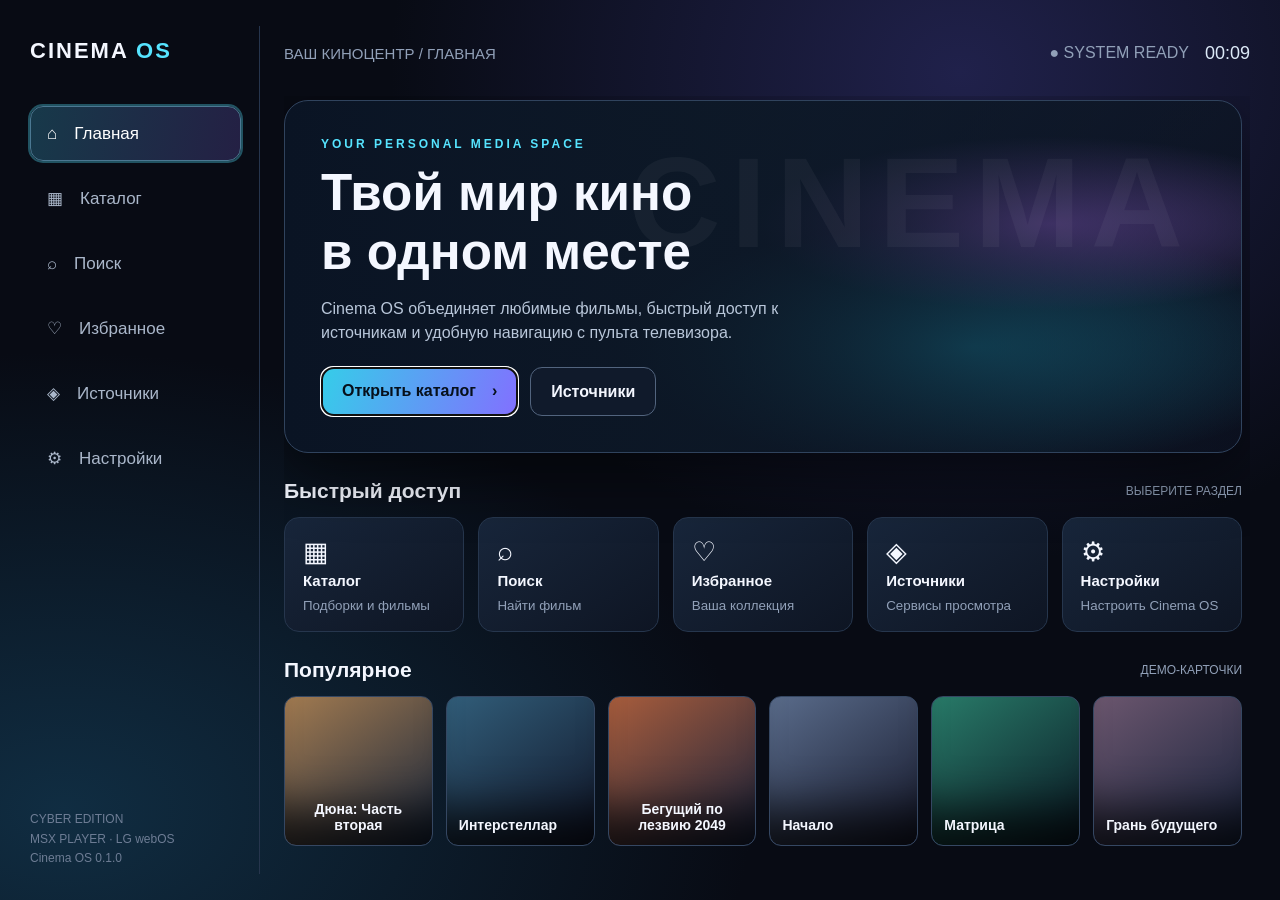
==== msx/index.html @ 59211d8b "Add standalone Cinema OS launcher for MSX Player" ====
<!doctype html>
<html lang="ru">
<head>
<meta charset="utf-8">
<meta name="viewport" content="width=device-width,initial-scale=1,viewport-fit=cover">
<meta name="theme-color" content="#080b14">
<title>Cinema OS</title>
<style>
:root{--bg:#080b14;--panel:#101827;--panel2:#151f31;--line:#26354d;--txt:#f4f7ff;--muted:#91a0b8;--cyan:#56e4ff;--violet:#9a75ff;--focus:#e9faff}
*{box-sizing:border-box}html,body{margin:0;width:100%;height:100%;overflow:hidden;background:var(--bg);color:var(--txt);font-family:Arial,Helvetica,sans-serif}body{background:radial-gradient(ellipse at 75% 8%,#20214b 0,transparent 42%),radial-gradient(ellipse at 5% 90%,#102d42 0,transparent 40%),var(--bg)}
button,input{font:inherit;color:inherit}button{border:1px solid transparent;background:transparent;cursor:pointer}#app{height:100%;display:grid;grid-template-columns:230px 1fr;gap:24px;padding:26px 30px}
aside{display:flex;flex-direction:column;border-right:1px solid #26354d;padding:6px 18px 6px 0;min-height:0}.brand{font-size:22px;font-weight:900;letter-spacing:2px;margin:6px 0 42px}.brand span{color:var(--cyan)}.nav{display:grid;gap:10px}.nav button{padding:15px 16px;text-align:left;border-radius:13px;color:#aab7ca;font-size:17px}.nav button.active,.nav button:focus{background:linear-gradient(100deg,#17394a,#242044);border-color:#4b7892;color:white;outline:none;box-shadow:0 0 0 2px #56e4ff55}.sidefoot{margin-top:auto;color:#6e7d95;font-size:12px;line-height:1.6}
main{min-width:0;min-height:0;display:flex;flex-direction:column}.top{height:54px;display:flex;align-items:center;justify-content:space-between;margin-bottom:16px}.crumb{color:var(--muted);font-size:15px}.topright{display:flex;align-items:center;gap:16px;color:var(--muted)}.clock{font-size:18px;color:#dce9f7}.content{overflow:auto;min-height:0;padding:4px 8px 24px 0;scrollbar-width:none}.content::-webkit-scrollbar{display:none}
.hero{min-height:300px;border:1px solid #30435d;border-radius:24px;overflow:hidden;position:relative;padding:36px;display:flex;align-items:flex-end;background:linear-gradient(90deg,#0a1424 0%,#0c1725dd 44%,#10172a55 100%),radial-gradient(ellipse at 80% 35%,#714ca5 0,transparent 27%),radial-gradient(ellipse at 72% 70%,#146e85 0,transparent 36%),linear-gradient(135deg,#182943,#090d19);box-shadow:0 18px 60px #0008}.hero:after{content:"CINEMA";position:absolute;right:5%;top:8%;font-size:clamp(55px,10vw,150px);font-weight:900;letter-spacing:10px;color:#ffffff0b}.hero-copy{position:relative;z-index:1;max-width:620px}.eyebrow{color:var(--cyan);font-size:12px;font-weight:bold;letter-spacing:3px;text-transform:uppercase}.hero h1{font-size:clamp(32px,4vw,54px);margin:12px 0}.hero p{color:#b9c7da;font-size:16px;line-height:1.5;max-width:540px}.actions{display:flex;gap:12px;margin-top:22px}.primary,.secondary{padding:13px 20px;border-radius:12px;font-weight:bold}.primary{background:linear-gradient(110deg,#35cde9,#8270ff);color:#06101b}.secondary{border-color:#52647e;background:#101a2b}
.section{margin-top:26px}.sectionhead{display:flex;align-items:center;justify-content:space-between;margin-bottom:14px}.section h2{font-size:21px;margin:0}.hint{font-size:12px;color:var(--muted)}.tiles{display:grid;grid-template-columns:repeat(5,minmax(115px,1fr));gap:14px}.tile{min-width:0;border:1px solid #26364d;border-radius:15px;background:linear-gradient(145deg,#18263b,#0e1523);padding:18px;min-height:115px;text-align:left;display:flex;flex-direction:column;justify-content:space-between}.tile:focus,.tile.selected{outline:none;border-color:var(--cyan);box-shadow:0 0 0 2px #56e4ff66,0 8px 30px #0006;transform:translateY(-2px)}.tile .ico{font-size:27px}.tile strong{font-size:15px}.tile small{color:var(--muted);margin-top:5px}.moviegrid{display:grid;grid-template-columns:repeat(6,minmax(100px,1fr));gap:13px}.poster{height:150px;border-radius:12px;border:1px solid #354762;background:linear-gradient(145deg,var(--a),var(--b));display:flex;align-items:flex-end;padding:12px;font-size:14px;font-weight:bold;box-shadow:inset 0 -70px 45px -35px #000b}.poster:focus{outline:3px solid var(--cyan);outline-offset:2px}.empty{padding:24px;border:1px dashed #34445d;border-radius:14px;color:var(--muted)}
.searchbox{width:min(420px,50vw);padding:12px 15px;border:1px solid #40536f;background:#101827;border-radius:12px;outline:none}.searchbox:focus{border-color:var(--cyan)}
#toast{position:fixed;bottom:24px;left:50%;transform:translateX(-50%);background:#18283b;border:1px solid #56e4ff88;padding:12px 18px;border-radius:12px;display:none;z-index:9}
@media(max-width:850px){#app{grid-template-columns:170px 1fr;padding:18px;gap:14px}.tiles{grid-template-columns:repeat(3,1fr)}.moviegrid{grid-template-columns:repeat(4,1fr)}.hero{min-height:250px;padding:24px}}
@media(max-width:600px){#app{grid-template-columns:1fr;padding:14px}aside{border:0;padding:0;height:auto}.brand{margin:0 0 10px}.nav{display:flex;overflow:auto}.nav button{white-space:nowrap;padding:10px}.sidefoot{display:none}.top{height:40px}.tiles{grid-template-columns:repeat(2,1fr)}.moviegrid{grid-template-columns:repeat(3,1fr)}.hero{min-height:230px}}
</style>
</head>
<body>
<div id="app">
<aside><div class="brand">CINEMA <span>OS</span></div>
<nav class="nav" id="nav">
<button class="active" data-page="home">⌂　Главная</button><button data-page="catalog">▦　Каталог</button><button data-page="search">⌕　Поиск</button><button data-page="favorites">♡　Избранное</button><button data-page="sources">◈　Источники</button><button data-page="settings">⚙　Настройки</button>
</nav><div class="sidefoot">CYBER EDITION<br>MSX PLAYER · LG webOS<br><span id="version">Cinema OS 0.1.0</span></div></aside>
<main><header class="top"><div class="crumb" id="crumb">ВАШ КИНОЦЕНТР / ГЛАВНАЯ</div><div class="topright"><span id="status">● SYSTEM READY</span><span class="clock" id="clock">--:--</span></div></header>
<div class="content" id="content"></div></main></div><div id="toast"></div>
<script>
(function(){
'use strict';
const $=s=>document.querySelector(s), content=$('#content');
const demo=[['Дюна: Часть вторая','#a17a50','#17253b'],['Интерстеллар','#315d79','#101528'],['Бегущий по лезвию 2049','#a75c3c','#17213b'],['Начало','#596b8a','#16192c'],['Матрица','#287a68','#0a1824'],['Грань будущего','#6b566e','#17223b']];
let page='home',focusIndex=0;
const read=(k,d)=>{try{return JSON.parse(localStorage.getItem(k))??d}catch(e){return d}};
const write=(k,v)=>{try{localStorage.setItem(k,JSON.stringify(v))}catch(e){}};
function toast(t){let el=$('#toast');el.textContent=t;el.style.display='block';clearTimeout(window.__toast);window.__toast=setTimeout(()=>el.style.display='none',2200)}
function movieCards(items){return '<div class="moviegrid">'+items.map((m,i)=>'<button class="poster" data-movie="'+i+'" style="--a:'+m[1]+';--b:'+m[2]+'">'+m[0]+'</button>').join('')+'</div>'}
function home(){return '<section class="hero"><div class="hero-copy"><div class="eyebrow">YOUR PERSONAL MEDIA SPACE</div><h1>Твой мир кино<br>в одном месте</h1><p>Cinema OS объединяет любимые фильмы, быстрый доступ к источникам и удобную навигацию с пульта телевизора.</p><div class="actions"><button class="primary" data-go="catalog">Открыть каталог　›</button><button class="secondary" data-go="sources">Источники</button></div></div></section><section class="section"><div class="sectionhead"><h2>Быстрый доступ</h2><span class="hint">ВЫБЕРИТЕ РАЗДЕЛ</span></div><div class="tiles"><button class="tile" data-go="catalog"><span class="ico">▦</span><strong>Каталог</strong><small>Подборки и фильмы</small></button><button class="tile" data-go="search"><span class="ico">⌕</span><strong>Поиск</strong><small>Найти фильм</small></button><button class="tile" data-go="favorites"><span class="ico">♡</span><strong>Избранное</strong><small>Ваша коллекция</small></button><button class="tile" data-go="sources"><span class="ico">◈</span><strong>Источники</strong><small>Сервисы просмотра</small></button><button class="tile" data-go="settings"><span class="ico">⚙</span><strong>Настройки</strong><small>Настроить Cinema OS</small></button></div></section><section class="section"><div class="sectionhead"><h2>Популярное</h2><span class="hint">ДЕМО-КАРТОЧКИ</span></div>'+movieCards(demo)+'</section>'}
function catalog(){return '<section class="section"><div class="sectionhead"><h2>Каталог</h2><span class="hint">ПРИМЕР ИНТЕРФЕЙСА</span></div><p class="hint">Здесь будет подключён каталог фильмов. Пока доступны демонстрационные карточки.</p>'+movieCards(demo)+'</section>'}
function search(){return '<section class="section"><h2>Поиск</h2><p class="hint">Введите название фильма или сериала.</p><input class="searchbox" id="q" placeholder="Например, Интерстеллар"><div id="results" style="margin-top:20px">'+movieCards(demo)+'</div></section>'}
function favorites(){let fav=read('cos_favs',[]);let arr=demo.filter(x=>fav.includes(x[0]));return '<section class="section"><h2>Избранное</h2><p class="hint">Сохранённые карточки останутся на этом устройстве.</p>'+(arr.length?movieCards(arr):'<div class="empty">Пока пусто. Откройте каталог и добавьте фильм в избранное.</div>')+'</section>'}
function sources(){let src=read('cos_sources',[{name:'Lampa',url:'https://lampa.mx'},{name:'Media Station X',url:'https://msx.benzac.de' }]);return '<section class="section"><h2>Источники</h2><p class="hint">Добавляйте только сервисы и плагины, которыми вы вправе пользоваться.</p><div class="tiles">'+src.map((s,i)=>'<button class="tile" data-source="'+i+'"><span class="ico">◈</span><strong>'+esc(s.name)+'</strong><small>'+esc(s.url)+'</small></button>').join('')+'</div><div class="section"><h2>Добавить источник</h2><input class="searchbox" id="sname" placeholder="Название"><br><br><input class="searchbox" id="surl" placeholder="https://адрес-сервиса"><br><br><button class="primary" id="addsource">Добавить</button></div></section>'}
function settings(){return '<section class="section"><h2>Настройки</h2><div class="tiles"><button class="tile" id="reset"><span class="ico">↻</span><strong>Сбросить данные</strong><small>Очистить локальные настройки</small></button><div class="tile"><span class="ico">⌨</span><strong>Управление</strong><small>Стрелки — навигация · OK — выбор · Back — назад</small></div><div class="tile"><span class="ico">◉</span><strong>Режим</strong><small>Cyber / Hybrid</small></div></div></section>'}
function esc(s){return String(s).replace(/[&<>"']/g,c=>({'&':'&amp;','<':'&lt;','>':'&gt;','"':'&quot;',"'":'&#39;'}[c]))}
function render(p){page=p;$('#nav').querySelectorAll('button').forEach(b=>b.classList.toggle('active',b.dataset.page===p));$('#crumb').textContent='ВАШ КИНОЦЕНТР / '+({home:'ГЛАВНАЯ',catalog:'КАТАЛОГ',search:'ПОИСК',favorites:'ИЗБРАННОЕ',sources:'ИСТОЧНИКИ',settings:'НАСТРОЙКИ'}[p]||p.toUpperCase());content.innerHTML=({home,catalog,search,favorites,sources,settings}[p]||home)();focusIndex=0;let first=content.querySelector('button,input');if(first)first.focus();bind()}
function bind(){content.querySelectorAll('[data-go]').forEach(b=>b.onclick=()=>render(b.dataset.go));content.querySelectorAll('[data-movie]').forEach(b=>b.onclick=()=>{let title=b.textContent;let fav=read('cos_favs',[]);if(fav.includes(title)){fav=fav.filter(x=>x!==title);toast('Удалено из избранного')}else{fav.push(title);toast('Добавлено в избранное')}write('cos_favs',fav)});let q=$('#q');if(q)q.oninput=()=>{let v=q.value.toLowerCase();let arr=demo.filter(m=>m[0].toLowerCase().includes(v));$('#results').innerHTML=arr.length?movieCards(arr):'<div class="empty">Ничего не найдено</div>';bind()};let add=$('#addsource');if(add)add.onclick=()=>{let name=$('#sname').value.trim(),url=$('#surl').value.trim();if(!name||!/^https?:\/\//i.test(url)){toast('Укажите название и корректный HTTPS/HTTP адрес');return}let list=read('cos_sources',[]);list.push({name,url});write('cos_sources',list);render('sources');toast('Источник добавлен')};content.querySelectorAll('[data-source]').forEach(b=>b.onclick=()=>{let s=read('cos_sources',[])[+b.dataset.source];if(s&&confirm('Открыть '+s.name+'?'))location.href=s.url});let reset=$('#reset');if(reset)reset.onclick=()=>{if(confirm('Очистить избранное и настройки?')){localStorage.removeItem('cos_favs');localStorage.removeItem('cos_sources');render('settings');toast('Локальные данные очищены')}}}
$('#nav').querySelectorAll('button').forEach(b=>b.onclick=()=>render(b.dataset.page));
function back(){if(page!=='home')render('home');else toast('Вы на главном экране')}
document.addEventListener('keydown',e=>{if(e.key==='Escape'||e.key==='Backspace'||e.key==='BrowserBack'){if(document.activeElement&&['INPUT'].includes(document.activeElement.tagName)){document.activeElement.blur();return}back();return}if(e.key==='Enter'&&document.activeElement&&document.activeElement.tagName==='BUTTON'){document.activeElement.click()}});
window.addEventListener('popstate',back);
function tick(){let d=new Date();$('#clock').textContent=d.toLocaleTimeString('ru-RU',{hour:'2-digit',minute:'2-digit'})}tick();setInterval(tick,15000);render('home');
})();
</script></body></html>
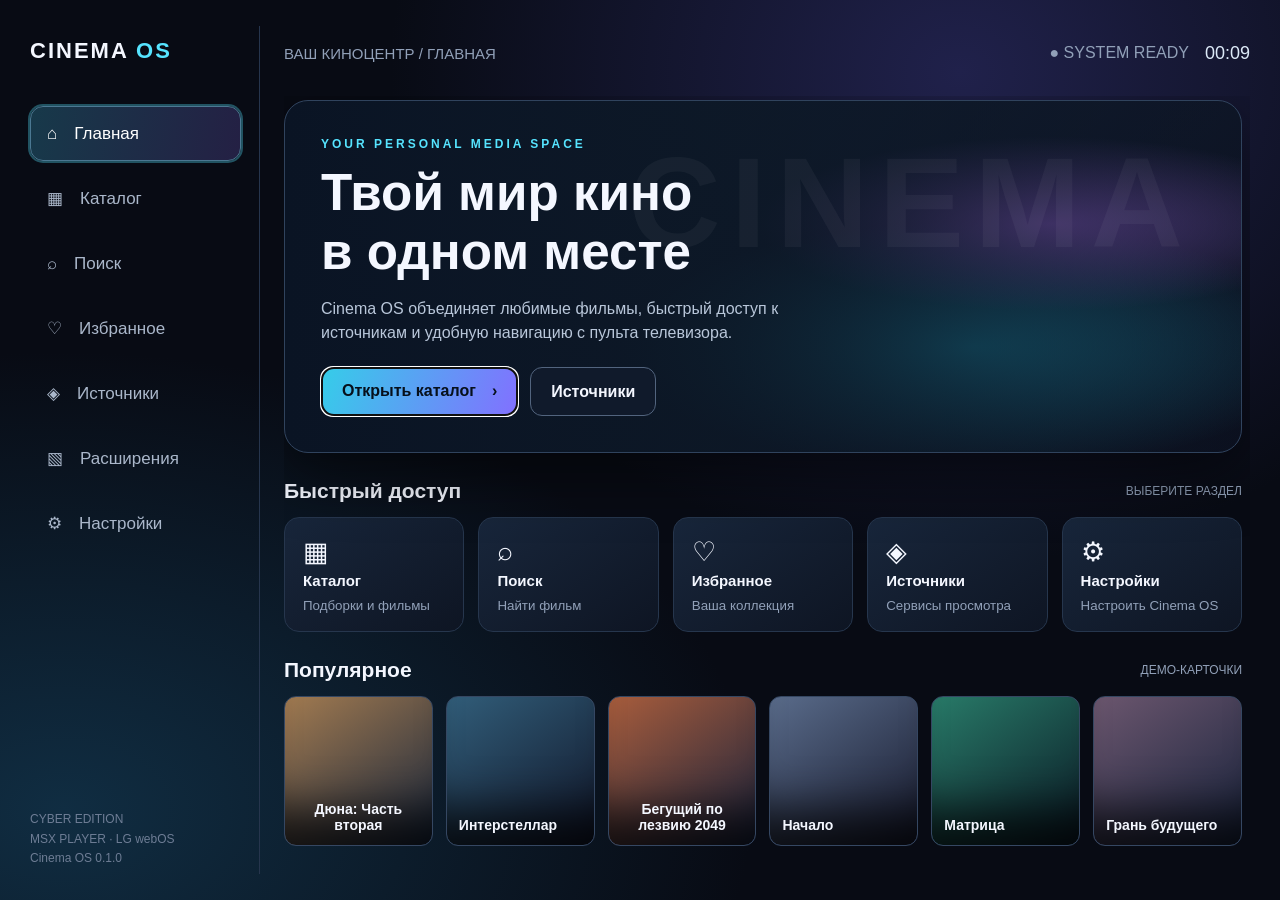
==== commit 83d4067c: "Add Lampa Torrent Pro to Cinema OS extensions" ====
--- a/msx/index.html
+++ b/msx/index.html
@@ -23,7 +23,7 @@
 <div id="app">
 <aside><div class="brand">CINEMA <span>OS</span></div>
 <nav class="nav" id="nav">
-<button class="active" data-page="home">⌂　Главная</button><button data-page="catalog">▦　Каталог</button><button data-page="search">⌕　Поиск</button><button data-page="favorites">♡　Избранное</button><button data-page="sources">◈　Источники</button><button data-page="settings">⚙　Настройки</button>
+<button class="active" data-page="home">⌂　Главная</button><button data-page="catalog">▦　Каталог</button><button data-page="search">⌕　Поиск</button><button data-page="favorites">♡　Избранное</button><button data-page="sources">◈　Источники</button><button data-page="extensions">▧　Расширения</button><button data-page="settings">⚙　Настройки</button>
 </nav><div class="sidefoot">CYBER EDITION<br>MSX PLAYER · LG webOS<br><span id="version">Cinema OS 0.1.0</span></div></aside>
 <main><header class="top"><div class="crumb" id="crumb">ВАШ КИНОЦЕНТР / ГЛАВНАЯ</div><div class="topright"><span id="status">● SYSTEM READY</span><span class="clock" id="clock">--:--</span></div></header>
 <div class="content" id="content"></div></main></div><div id="toast"></div>
@@ -42,10 +42,11 @@
 function search(){return '<section class="section"><h2>Поиск</h2><p class="hint">Введите название фильма или сериала.</p><input class="searchbox" id="q" placeholder="Например, Интерстеллар"><div id="results" style="margin-top:20px">'+movieCards(demo)+'</div></section>'}
 function favorites(){let fav=read('cos_favs',[]);let arr=demo.filter(x=>fav.includes(x[0]));return '<section class="section"><h2>Избранное</h2><p class="hint">Сохранённые карточки останутся на этом устройстве.</p>'+(arr.length?movieCards(arr):'<div class="empty">Пока пусто. Откройте каталог и добавьте фильм в избранное.</div>')+'</section>'}
 function sources(){let src=read('cos_sources',[{name:'Lampa',url:'https://lampa.mx'},{name:'Media Station X',url:'https://msx.benzac.de' }]);return '<section class="section"><h2>Источники</h2><p class="hint">Добавляйте только сервисы и плагины, которыми вы вправе пользоваться.</p><div class="tiles">'+src.map((s,i)=>'<button class="tile" data-source="'+i+'"><span class="ico">◈</span><strong>'+esc(s.name)+'</strong><small>'+esc(s.url)+'</small></button>').join('')+'</div><div class="section"><h2>Добавить источник</h2><input class="searchbox" id="sname" placeholder="Название"><br><br><input class="searchbox" id="surl" placeholder="https://адрес-сервиса"><br><br><button class="primary" id="addsource">Добавить</button></div></section>'}
+function extensions(){return '<section class="section"><div class="sectionhead"><h2>Расширения</h2><span class="hint">ДОПОЛНЕНИЯ ДЛЯ LAMPA</span></div><div class="tile" style="max-width:720px;min-height:190px"><span class="ico">▧</span><strong>Lampa Torrent Pro</strong><small>Единый экран «Где смотреть», онлайн-источники, поиск открытых раздач и настройки плагина.</small><small style="margin-top:14px;color:var(--cyan);word-break:break-all">D09081.github.io/Lampa-Torrent-Pro/plugin.js</small><button class="primary" id="copyLtp" style="margin-top:14px;align-self:flex-start">Скопировать адрес</button></div><div class="section"><h2>Установка</h2><p>Откройте Lampa → Настройки → Расширения → Добавить плагин и вставьте адрес:</p><div class="empty" style="word-break:break-all">https://d09081.github.io/Lampa-Torrent-Pro/plugin.js</div><p class="hint">Адрес без https показан короткой записью. Для установки Lampa используйте полный HTTPS-адрес.</p></div></section>'}
 function settings(){return '<section class="section"><h2>Настройки</h2><div class="tiles"><button class="tile" id="reset"><span class="ico">↻</span><strong>Сбросить данные</strong><small>Очистить локальные настройки</small></button><div class="tile"><span class="ico">⌨</span><strong>Управление</strong><small>Стрелки — навигация · OK — выбор · Back — назад</small></div><div class="tile"><span class="ico">◉</span><strong>Режим</strong><small>Cyber / Hybrid</small></div></div></section>'}
 function esc(s){return String(s).replace(/[&<>"']/g,c=>({'&':'&amp;','<':'&lt;','>':'&gt;','"':'&quot;',"'":'&#39;'}[c]))}
-function render(p){page=p;$('#nav').querySelectorAll('button').forEach(b=>b.classList.toggle('active',b.dataset.page===p));$('#crumb').textContent='ВАШ КИНОЦЕНТР / '+({home:'ГЛАВНАЯ',catalog:'КАТАЛОГ',search:'ПОИСК',favorites:'ИЗБРАННОЕ',sources:'ИСТОЧНИКИ',settings:'НАСТРОЙКИ'}[p]||p.toUpperCase());content.innerHTML=({home,catalog,search,favorites,sources,settings}[p]||home)();focusIndex=0;let first=content.querySelector('button,input');if(first)first.focus();bind()}
-function bind(){content.querySelectorAll('[data-go]').forEach(b=>b.onclick=()=>render(b.dataset.go));content.querySelectorAll('[data-movie]').forEach(b=>b.onclick=()=>{let title=b.textContent;let fav=read('cos_favs',[]);if(fav.includes(title)){fav=fav.filter(x=>x!==title);toast('Удалено из избранного')}else{fav.push(title);toast('Добавлено в избранное')}write('cos_favs',fav)});let q=$('#q');if(q)q.oninput=()=>{let v=q.value.toLowerCase();let arr=demo.filter(m=>m[0].toLowerCase().includes(v));$('#results').innerHTML=arr.length?movieCards(arr):'<div class="empty">Ничего не найдено</div>';bind()};let add=$('#addsource');if(add)add.onclick=()=>{let name=$('#sname').value.trim(),url=$('#surl').value.trim();if(!name||!/^https?:\/\//i.test(url)){toast('Укажите название и корректный HTTPS/HTTP адрес');return}let list=read('cos_sources',[]);list.push({name,url});write('cos_sources',list);render('sources');toast('Источник добавлен')};content.querySelectorAll('[data-source]').forEach(b=>b.onclick=()=>{let s=read('cos_sources',[])[+b.dataset.source];if(s&&confirm('Открыть '+s.name+'?'))location.href=s.url});let reset=$('#reset');if(reset)reset.onclick=()=>{if(confirm('Очистить избранное и настройки?')){localStorage.removeItem('cos_favs');localStorage.removeItem('cos_sources');render('settings');toast('Локальные данные очищены')}}}
+function render(p){page=p;$('#nav').querySelectorAll('button').forEach(b=>b.classList.toggle('active',b.dataset.page===p));$('#crumb').textContent='ВАШ КИНОЦЕНТР / '+({home:'ГЛАВНАЯ',catalog:'КАТАЛОГ',search:'ПОИСК',favorites:'ИЗБРАННОЕ',sources:'ИСТОЧНИКИ',extensions:'РАСШИРЕНИЯ',settings:'НАСТРОЙКИ'}[p]||p.toUpperCase());content.innerHTML=({home,catalog,search,favorites,sources,extensions,settings}[p]||home)();focusIndex=0;let first=content.querySelector('button,input');if(first)first.focus();bind()}
+function bind(){content.querySelectorAll('[data-go]').forEach(b=>b.onclick=()=>render(b.dataset.go));content.querySelectorAll('[data-movie]').forEach(b=>b.onclick=()=>{let title=b.textContent;let fav=read('cos_favs',[]);if(fav.includes(title)){fav=fav.filter(x=>x!==title);toast('Удалено из избранного')}else{fav.push(title);toast('Добавлено в избранное')}write('cos_favs',fav)});let q=$('#q');if(q)q.oninput=()=>{let v=q.value.toLowerCase();let arr=demo.filter(m=>m[0].toLowerCase().includes(v));$('#results').innerHTML=arr.length?movieCards(arr):'<div class="empty">Ничего не найдено</div>';bind()};let add=$('#addsource');if(add)add.onclick=()=>{let name=$('#sname').value.trim(),url=$('#surl').value.trim();if(!name||!/^https?:\/\//i.test(url)){toast('Укажите название и корректный HTTPS/HTTP адрес');return}let list=read('cos_sources',[]);list.push({name,url});write('cos_sources',list);render('sources');toast('Источник добавлен')};content.querySelectorAll('[data-source]').forEach(b=>b.onclick=()=>{let s=read('cos_sources',[])[+b.dataset.source];if(s&&confirm('Открыть '+s.name+'?'))location.href=s.url});let copyLtp=$('#copyLtp');if(copyLtp)copyLtp.onclick=()=>{let v='D09081.github.io/Lampa-Torrent-Pro/plugin.js';if(navigator.clipboard&&navigator.clipboard.writeText){navigator.clipboard.writeText(v).then(()=>toast('Адрес скопирован')).catch(()=>toast(v))}else{let t=document.createElement('textarea');t.value=v;document.body.appendChild(t);t.select();try{document.execCommand('copy');toast('Адрес скопирован')}catch(e){toast(v)}t.remove()}};let reset=$('#reset');if(reset)reset.onclick=()=>{if(confirm('Очистить избранное и настройки?')){localStorage.removeItem('cos_favs');localStorage.removeItem('cos_sources');render('settings');toast('Локальные данные очищены')}}}
 $('#nav').querySelectorAll('button').forEach(b=>b.onclick=()=>render(b.dataset.page));
 function back(){if(page!=='home')render('home');else toast('Вы на главном экране')}
 document.addEventListener('keydown',e=>{if(e.key==='Escape'||e.key==='Backspace'||e.key==='BrowserBack'){if(document.activeElement&&['INPUT'].includes(document.activeElement.tagName)){document.activeElement.blur();return}back();return}if(e.key==='Enter'&&document.activeElement&&document.activeElement.tagName==='BUTTON'){document.activeElement.click()}});
